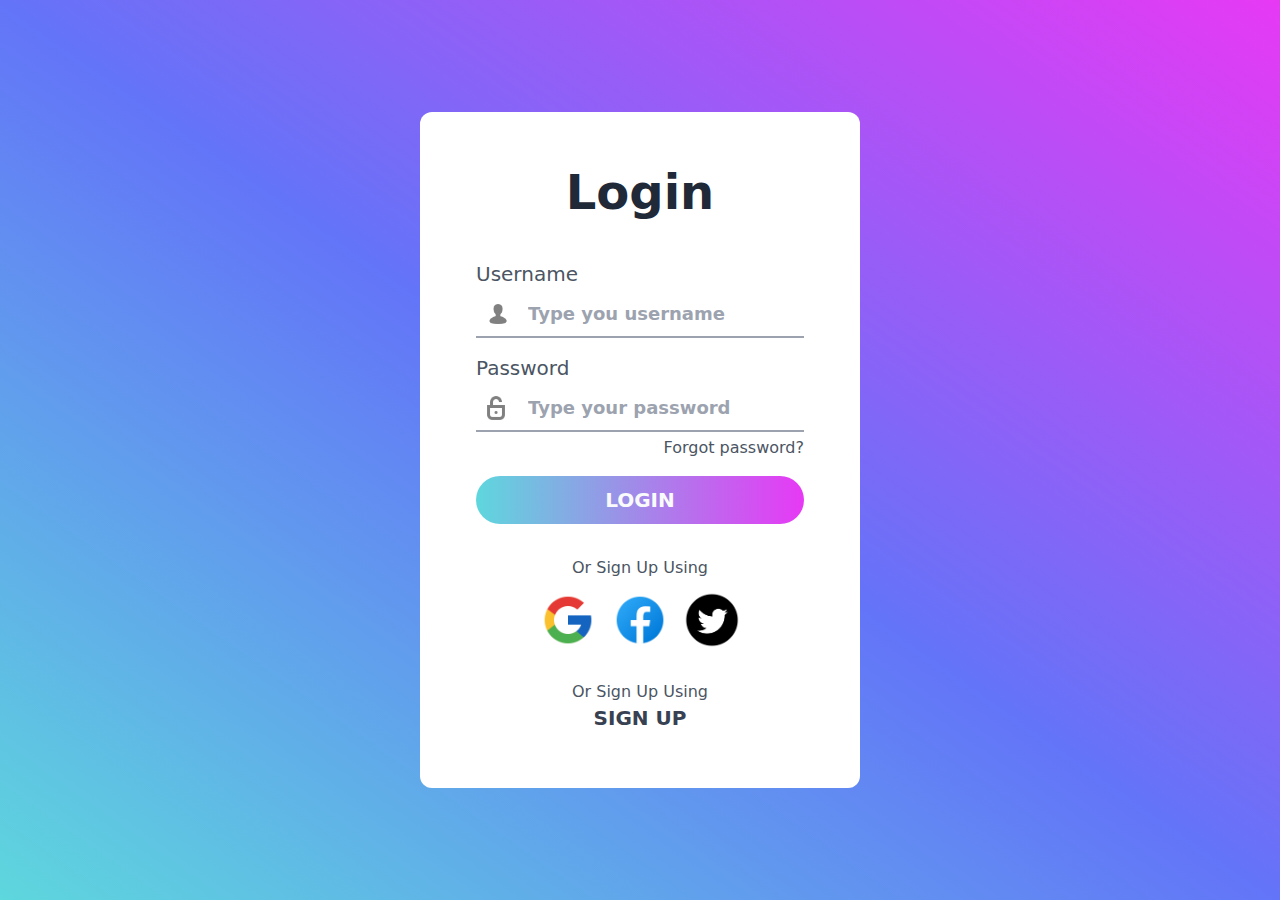
==== index.html @ 9fce08c2 "Add files via upload" ====
<!DOCTYPE html>
<html lang="en">
<head>
    <meta charset="UTF-8">
    <meta name="viewport" content="width=device-width, initial-scale=1.0">
    <title>Login</title>
    <link rel="stylesheet" href="styles.css">
</head>
<body>
    <div class="flex justify-center items-center w-screen lg:h-screen bg-gradient-to-tr from-login-bg-blue via-login-bg-dblue to-login-bg-purple sm:flex sm:items-center sm:justify-center sm:h-fit">
        <div class="form bg-white login lg:p-14 sm:p-12 lg:w-[440px] md:w-[380px] sm:w-[360px] rounded-xl sm:my-10 h-fit">
            <div class="title font-bold text-5xl text-center text-gray-800">Login</div>
            <div class="input mt-8 flex flex-col">
                <label for="username" class="mb-1 mt-3 text-xl text-gray-600">Username</label>
                <div class="user-in relative flex items-center border-b-2 border-gray-400 focus-within:border-blue-500 mb-1">
                    <img src="user-icon-2.ico" alt="" class="w-5 h-5 ml-3">
                    <input type="text" id="username" placeholder="Type you username" class="font-semibold outline-none py-2 w-full pl-3 ml-2 text-lg">
                </div>
                <label for="password" class="mb-1 mt-3 text-xl text-gray-600">Password</label>
                <div class="pass-in relative flex items-center border-b-2 border-gray-400 focus-within:border-blue-500 mb-1">
                    <img src="lock-icon.ico" alt="" class="w-6 h-6 ml-2">
                    <input type="password" id="username" placeholder="Type your password" class="font-semibold outline-none py-2 w-full pl-3 ml-2 text-lg">
                </div>
                <span class="text-gray-600 ml-auto cursor-pointer">Forgot password?</span>
            </div>                             
            <button type="submit" class="bg-gradient-to-r from-login-bg-blue to-login-bg-purple w-full block mt-4 mx-auto h-12 rounded-full font-bold text-gray-50 text-xl">LOGIN</button>
            <span class="block text-center mt-8 text-gray-600">Or Sign Up Using</span>
            <div class="logos flex justify-center mt-3 gap-4">
                <img src="google-icon.png" alt="" class="h-14 cursor-pointer">
                <img src="facebook-icon.png" alt="" class="h-14 cursor-pointer">
                <img src="twitter-icon.png" alt="" class="h-14 cursor-pointer">
            </div>
            <div class="">
                <span class="block text-center mt-8 text-gray-600">Or Sign Up Using</span>
                <span class="block text-center font-semibold text-xl text-gray-700 cursor-pointer">SIGN UP</span>
            </div>
        </div>
    </div>
</body>
</html>
---- styles.css ----
/*
! tailwindcss v3.3.3 | MIT License | https://tailwindcss.com
*/

/*
1. Prevent padding and border from affecting element width. (https://github.com/mozdevs/cssremedy/issues/4)
2. Allow adding a border to an element by just adding a border-width. (https://github.com/tailwindcss/tailwindcss/pull/116)
*/

*,
::before,
::after {
  box-sizing: border-box;
  /* 1 */
  border-width: 0;
  /* 2 */
  border-style: solid;
  /* 2 */
  border-color: #e5e7eb;
  /* 2 */
}

::before,
::after {
  --tw-content: '';
}

/*
1. Use a consistent sensible line-height in all browsers.
2. Prevent adjustments of font size after orientation changes in iOS.
3. Use a more readable tab size.
4. Use the user's configured `sans` font-family by default.
5. Use the user's configured `sans` font-feature-settings by default.
6. Use the user's configured `sans` font-variation-settings by default.
*/

html {
  line-height: 1.5;
  /* 1 */
  -webkit-text-size-adjust: 100%;
  /* 2 */
  -moz-tab-size: 4;
  /* 3 */
  -o-tab-size: 4;
     tab-size: 4;
  /* 3 */
  font-family: ui-sans-serif, system-ui, -apple-system, BlinkMacSystemFont, "Segoe UI", Roboto, "Helvetica Neue", Arial, "Noto Sans", sans-serif, "Apple Color Emoji", "Segoe UI Emoji", "Segoe UI Symbol", "Noto Color Emoji";
  /* 4 */
  font-feature-settings: normal;
  /* 5 */
  font-variation-settings: normal;
  /* 6 */
}

/*
1. Remove the margin in all browsers.
2. Inherit line-height from `html` so users can set them as a class directly on the `html` element.
*/

body {
  margin: 0;
  /* 1 */
  line-height: inherit;
  /* 2 */
}

/*
1. Add the correct height in Firefox.
2. Correct the inheritance of border color in Firefox. (https://bugzilla.mozilla.org/show_bug.cgi?id=190655)
3. Ensure horizontal rules are visible by default.
*/

hr {
  height: 0;
  /* 1 */
  color: inherit;
  /* 2 */
  border-top-width: 1px;
  /* 3 */
}

/*
Add the correct text decoration in Chrome, Edge, and Safari.
*/

abbr:where([title]) {
  -webkit-text-decoration: underline dotted;
          text-decoration: underline dotted;
}

/*
Remove the default font size and weight for headings.
*/

h1,
h2,
h3,
h4,
h5,
h6 {
  font-size: inherit;
  font-weight: inherit;
}

/*
Reset links to optimize for opt-in styling instead of opt-out.
*/

a {
  color: inherit;
  text-decoration: inherit;
}

/*
Add the correct font weight in Edge and Safari.
*/

b,
strong {
  font-weight: bolder;
}

/*
1. Use the user's configured `mono` font family by default.
2. Correct the odd `em` font sizing in all browsers.
*/

code,
kbd,
samp,
pre {
  font-family: ui-monospace, SFMono-Regular, Menlo, Monaco, Consolas, "Liberation Mono", "Courier New", monospace;
  /* 1 */
  font-size: 1em;
  /* 2 */
}

/*
Add the correct font size in all browsers.
*/

small {
  font-size: 80%;
}

/*
Prevent `sub` and `sup` elements from affecting the line height in all browsers.
*/

sub,
sup {
  font-size: 75%;
  line-height: 0;
  position: relative;
  vertical-align: baseline;
}

sub {
  bottom: -0.25em;
}

sup {
  top: -0.5em;
}

/*
1. Remove text indentation from table contents in Chrome and Safari. (https://bugs.chromium.org/p/chromium/issues/detail?id=999088, https://bugs.webkit.org/show_bug.cgi?id=201297)
2. Correct table border color inheritance in all Chrome and Safari. (https://bugs.chromium.org/p/chromium/issues/detail?id=935729, https://bugs.webkit.org/show_bug.cgi?id=195016)
3. Remove gaps between table borders by default.
*/

table {
  text-indent: 0;
  /* 1 */
  border-color: inherit;
  /* 2 */
  border-collapse: collapse;
  /* 3 */
}

/*
1. Change the font styles in all browsers.
2. Remove the margin in Firefox and Safari.
3. Remove default padding in all browsers.
*/

button,
input,
optgroup,
select,
textarea {
  font-family: inherit;
  /* 1 */
  font-feature-settings: inherit;
  /* 1 */
  font-variation-settings: inherit;
  /* 1 */
  font-size: 100%;
  /* 1 */
  font-weight: inherit;
  /* 1 */
  line-height: inherit;
  /* 1 */
  color: inherit;
  /* 1 */
  margin: 0;
  /* 2 */
  padding: 0;
  /* 3 */
}

/*
Remove the inheritance of text transform in Edge and Firefox.
*/

button,
select {
  text-transform: none;
}

/*
1. Correct the inability to style clickable types in iOS and Safari.
2. Remove default button styles.
*/

button,
[type='button'],
[type='reset'],
[type='submit'] {
  -webkit-appearance: button;
  /* 1 */
  background-color: transparent;
  /* 2 */
  background-image: none;
  /* 2 */
}

/*
Use the modern Firefox focus style for all focusable elements.
*/

:-moz-focusring {
  outline: auto;
}

/*
Remove the additional `:invalid` styles in Firefox. (https://github.com/mozilla/gecko-dev/blob/2f9eacd9d3d995c937b4251a5557d95d494c9be1/layout/style/res/forms.css#L728-L737)
*/

:-moz-ui-invalid {
  box-shadow: none;
}

/*
Add the correct vertical alignment in Chrome and Firefox.
*/

progress {
  vertical-align: baseline;
}

/*
Correct the cursor style of increment and decrement buttons in Safari.
*/

::-webkit-inner-spin-button,
::-webkit-outer-spin-button {
  height: auto;
}

/*
1. Correct the odd appearance in Chrome and Safari.
2. Correct the outline style in Safari.
*/

[type='search'] {
  -webkit-appearance: textfield;
  /* 1 */
  outline-offset: -2px;
  /* 2 */
}

/*
Remove the inner padding in Chrome and Safari on macOS.
*/

::-webkit-search-decoration {
  -webkit-appearance: none;
}

/*
1. Correct the inability to style clickable types in iOS and Safari.
2. Change font properties to `inherit` in Safari.
*/

::-webkit-file-upload-button {
  -webkit-appearance: button;
  /* 1 */
  font: inherit;
  /* 2 */
}

/*
Add the correct display in Chrome and Safari.
*/

summary {
  display: list-item;
}

/*
Removes the default spacing and border for appropriate elements.
*/

blockquote,
dl,
dd,
h1,
h2,
h3,
h4,
h5,
h6,
hr,
figure,
p,
pre {
  margin: 0;
}

fieldset {
  margin: 0;
  padding: 0;
}

legend {
  padding: 0;
}

ol,
ul,
menu {
  list-style: none;
  margin: 0;
  padding: 0;
}

/*
Reset default styling for dialogs.
*/

dialog {
  padding: 0;
}

/*
Prevent resizing textareas horizontally by default.
*/

textarea {
  resize: vertical;
}

/*
1. Reset the default placeholder opacity in Firefox. (https://github.com/tailwindlabs/tailwindcss/issues/3300)
2. Set the default placeholder color to the user's configured gray 400 color.
*/

input::-moz-placeholder, textarea::-moz-placeholder {
  opacity: 1;
  /* 1 */
  color: #9ca3af;
  /* 2 */
}

input::placeholder,
textarea::placeholder {
  opacity: 1;
  /* 1 */
  color: #9ca3af;
  /* 2 */
}

/*
Set the default cursor for buttons.
*/

button,
[role="button"] {
  cursor: pointer;
}

/*
Make sure disabled buttons don't get the pointer cursor.
*/

:disabled {
  cursor: default;
}

/*
1. Make replaced elements `display: block` by default. (https://github.com/mozdevs/cssremedy/issues/14)
2. Add `vertical-align: middle` to align replaced elements more sensibly by default. (https://github.com/jensimmons/cssremedy/issues/14#issuecomment-634934210)
   This can trigger a poorly considered lint error in some tools but is included by design.
*/

img,
svg,
video,
canvas,
audio,
iframe,
embed,
object {
  display: block;
  /* 1 */
  vertical-align: middle;
  /* 2 */
}

/*
Constrain images and videos to the parent width and preserve their intrinsic aspect ratio. (https://github.com/mozdevs/cssremedy/issues/14)
*/

img,
video {
  max-width: 100%;
  height: auto;
}

/* Make elements with the HTML hidden attribute stay hidden by default */

[hidden] {
  display: none;
}

*, ::before, ::after {
  --tw-border-spacing-x: 0;
  --tw-border-spacing-y: 0;
  --tw-translate-x: 0;
  --tw-translate-y: 0;
  --tw-rotate: 0;
  --tw-skew-x: 0;
  --tw-skew-y: 0;
  --tw-scale-x: 1;
  --tw-scale-y: 1;
  --tw-pan-x:  ;
  --tw-pan-y:  ;
  --tw-pinch-zoom:  ;
  --tw-scroll-snap-strictness: proximity;
  --tw-gradient-from-position:  ;
  --tw-gradient-via-position:  ;
  --tw-gradient-to-position:  ;
  --tw-ordinal:  ;
  --tw-slashed-zero:  ;
  --tw-numeric-figure:  ;
  --tw-numeric-spacing:  ;
  --tw-numeric-fraction:  ;
  --tw-ring-inset:  ;
  --tw-ring-offset-width: 0px;
  --tw-ring-offset-color: #fff;
  --tw-ring-color: rgb(59 130 246 / 0.5);
  --tw-ring-offset-shadow: 0 0 #0000;
  --tw-ring-shadow: 0 0 #0000;
  --tw-shadow: 0 0 #0000;
  --tw-shadow-colored: 0 0 #0000;
  --tw-blur:  ;
  --tw-brightness:  ;
  --tw-contrast:  ;
  --tw-grayscale:  ;
  --tw-hue-rotate:  ;
  --tw-invert:  ;
  --tw-saturate:  ;
  --tw-sepia:  ;
  --tw-drop-shadow:  ;
  --tw-backdrop-blur:  ;
  --tw-backdrop-brightness:  ;
  --tw-backdrop-contrast:  ;
  --tw-backdrop-grayscale:  ;
  --tw-backdrop-hue-rotate:  ;
  --tw-backdrop-invert:  ;
  --tw-backdrop-opacity:  ;
  --tw-backdrop-saturate:  ;
  --tw-backdrop-sepia:  ;
}

::backdrop {
  --tw-border-spacing-x: 0;
  --tw-border-spacing-y: 0;
  --tw-translate-x: 0;
  --tw-translate-y: 0;
  --tw-rotate: 0;
  --tw-skew-x: 0;
  --tw-skew-y: 0;
  --tw-scale-x: 1;
  --tw-scale-y: 1;
  --tw-pan-x:  ;
  --tw-pan-y:  ;
  --tw-pinch-zoom:  ;
  --tw-scroll-snap-strictness: proximity;
  --tw-gradient-from-position:  ;
  --tw-gradient-via-position:  ;
  --tw-gradient-to-position:  ;
  --tw-ordinal:  ;
  --tw-slashed-zero:  ;
  --tw-numeric-figure:  ;
  --tw-numeric-spacing:  ;
  --tw-numeric-fraction:  ;
  --tw-ring-inset:  ;
  --tw-ring-offset-width: 0px;
  --tw-ring-offset-color: #fff;
  --tw-ring-color: rgb(59 130 246 / 0.5);
  --tw-ring-offset-shadow: 0 0 #0000;
  --tw-ring-shadow: 0 0 #0000;
  --tw-shadow: 0 0 #0000;
  --tw-shadow-colored: 0 0 #0000;
  --tw-blur:  ;
  --tw-brightness:  ;
  --tw-contrast:  ;
  --tw-grayscale:  ;
  --tw-hue-rotate:  ;
  --tw-invert:  ;
  --tw-saturate:  ;
  --tw-sepia:  ;
  --tw-drop-shadow:  ;
  --tw-backdrop-blur:  ;
  --tw-backdrop-brightness:  ;
  --tw-backdrop-contrast:  ;
  --tw-backdrop-grayscale:  ;
  --tw-backdrop-hue-rotate:  ;
  --tw-backdrop-invert:  ;
  --tw-backdrop-opacity:  ;
  --tw-backdrop-saturate:  ;
  --tw-backdrop-sepia:  ;
}

.absolute {
  position: absolute;
}

.relative {
  position: relative;
}

.left-\[-10px\] {
  left: -10px;
}

.right-0 {
  right: 0px;
}

.top-0 {
  top: 0px;
}

.z-50 {
  z-index: 50;
}

.m-10 {
  margin: 2.5rem;
}

.mx-auto {
  margin-left: auto;
  margin-right: auto;
}

.mb-1 {
  margin-bottom: 0.25rem;
}

.ml-2 {
  margin-left: 0.5rem;
}

.ml-3 {
  margin-left: 0.75rem;
}

.ml-auto {
  margin-left: auto;
}

.mr-10 {
  margin-right: 2.5rem;
}

.mr-8 {
  margin-right: 2rem;
}

.mt-10 {
  margin-top: 2.5rem;
}

.mt-2 {
  margin-top: 0.5rem;
}

.mt-3 {
  margin-top: 0.75rem;
}

.mt-4 {
  margin-top: 1rem;
}

.mt-8 {
  margin-top: 2rem;
}

.block {
  display: block;
}

.flex {
  display: flex;
}

.grid {
  display: grid;
}

.hidden {
  display: none;
}

.h-12 {
  height: 3rem;
}

.h-14 {
  height: 3.5rem;
}

.h-5 {
  height: 1.25rem;
}

.h-6 {
  height: 1.5rem;
}

.h-fit {
  height: -moz-fit-content;
  height: fit-content;
}

.w-11\/12 {
  width: 91.666667%;
}

.w-5 {
  width: 1.25rem;
}

.w-6 {
  width: 1.5rem;
}

.w-full {
  width: 100%;
}

.w-screen {
  width: 100vw;
}

.max-w-\[1400px\] {
  max-width: 1400px;
}

.cursor-pointer {
  cursor: pointer;
}

.flex-col {
  flex-direction: column;
}

.items-center {
  align-items: center;
}

.justify-center {
  justify-content: center;
}

.gap-10 {
  gap: 2.5rem;
}

.gap-4 {
  gap: 1rem;
}

.rounded {
  border-radius: 0.25rem;
}

.rounded-full {
  border-radius: 9999px;
}

.rounded-xl {
  border-radius: 0.75rem;
}

.border {
  border-width: 1px;
}

.border-b-2 {
  border-bottom-width: 2px;
}

.border-gray-300 {
  --tw-border-opacity: 1;
  border-color: rgb(209 213 219 / var(--tw-border-opacity));
}

.border-gray-400 {
  --tw-border-opacity: 1;
  border-color: rgb(156 163 175 / var(--tw-border-opacity));
}

.border-gray-500 {
  --tw-border-opacity: 1;
  border-color: rgb(107 114 128 / var(--tw-border-opacity));
}

.bg-blue-300 {
  --tw-bg-opacity: 1;
  background-color: rgb(147 197 253 / var(--tw-bg-opacity));
}

.bg-green-300 {
  --tw-bg-opacity: 1;
  background-color: rgb(134 239 172 / var(--tw-bg-opacity));
}

.bg-pink-300 {
  --tw-bg-opacity: 1;
  background-color: rgb(249 168 212 / var(--tw-bg-opacity));
}

.bg-white {
  --tw-bg-opacity: 1;
  background-color: rgb(255 255 255 / var(--tw-bg-opacity));
}

.bg-yellow-300 {
  --tw-bg-opacity: 1;
  background-color: rgb(253 224 71 / var(--tw-bg-opacity));
}

.bg-gradient-to-r {
  background-image: linear-gradient(to right, var(--tw-gradient-stops));
}

.bg-gradient-to-tr {
  background-image: linear-gradient(to top right, var(--tw-gradient-stops));
}

.from-login-bg-blue {
  --tw-gradient-from: #5ed7dd var(--tw-gradient-from-position);
  --tw-gradient-to: rgb(94 215 221 / 0) var(--tw-gradient-to-position);
  --tw-gradient-stops: var(--tw-gradient-from), var(--tw-gradient-to);
}

.via-login-bg-dblue {
  --tw-gradient-to: rgb(99 116 248 / 0)  var(--tw-gradient-to-position);
  --tw-gradient-stops: var(--tw-gradient-from), #6374f8 var(--tw-gradient-via-position), var(--tw-gradient-to);
}

.to-login-bg-purple {
  --tw-gradient-to: #e739f5 var(--tw-gradient-to-position);
}

.p-8 {
  padding: 2rem;
}

.px-4 {
  padding-left: 1rem;
  padding-right: 1rem;
}

.py-1 {
  padding-top: 0.25rem;
  padding-bottom: 0.25rem;
}

.py-2 {
  padding-top: 0.5rem;
  padding-bottom: 0.5rem;
}

.pl-3 {
  padding-left: 0.75rem;
}

.text-center {
  text-align: center;
}

.text-2xl {
  font-size: 1.5rem;
  line-height: 2rem;
}

.text-5xl {
  font-size: 3rem;
  line-height: 1;
}

.text-lg {
  font-size: 1.125rem;
  line-height: 1.75rem;
}

.text-xl {
  font-size: 1.25rem;
  line-height: 1.75rem;
}

.font-bold {
  font-weight: 700;
}

.font-semibold {
  font-weight: 600;
}

.text-gray-50 {
  --tw-text-opacity: 1;
  color: rgb(249 250 251 / var(--tw-text-opacity));
}

.text-gray-600 {
  --tw-text-opacity: 1;
  color: rgb(75 85 99 / var(--tw-text-opacity));
}

.text-gray-700 {
  --tw-text-opacity: 1;
  color: rgb(55 65 81 / var(--tw-text-opacity));
}

.text-gray-800 {
  --tw-text-opacity: 1;
  color: rgb(31 41 55 / var(--tw-text-opacity));
}

.text-red-500 {
  --tw-text-opacity: 1;
  color: rgb(239 68 68 / var(--tw-text-opacity));
}

.outline-none {
  outline: 2px solid transparent;
  outline-offset: 2px;
}

.transition {
  transition-property: color, background-color, border-color, text-decoration-color, fill, stroke, opacity, box-shadow, transform, filter, -webkit-backdrop-filter;
  transition-property: color, background-color, border-color, text-decoration-color, fill, stroke, opacity, box-shadow, transform, filter, backdrop-filter;
  transition-property: color, background-color, border-color, text-decoration-color, fill, stroke, opacity, box-shadow, transform, filter, backdrop-filter, -webkit-backdrop-filter;
  transition-timing-function: cubic-bezier(0.4, 0, 0.2, 1);
  transition-duration: 150ms;
}

.duration-300 {
  transition-duration: 300ms;
}

.focus-within\:border-blue-500:focus-within {
  --tw-border-opacity: 1;
  border-color: rgb(59 130 246 / var(--tw-border-opacity));
}

.hover\:scale-105:hover {
  --tw-scale-x: 1.05;
  --tw-scale-y: 1.05;
  transform: translate(var(--tw-translate-x), var(--tw-translate-y)) rotate(var(--tw-rotate)) skewX(var(--tw-skew-x)) skewY(var(--tw-skew-y)) scaleX(var(--tw-scale-x)) scaleY(var(--tw-scale-y));
}

.hover\:cursor-pointer:hover {
  cursor: pointer;
}

.hover\:text-gray-500:hover {
  --tw-text-opacity: 1;
  color: rgb(107 114 128 / var(--tw-text-opacity));
}

@media (min-width: 300px) {
  .sm\:my-10 {
    margin-top: 2.5rem;
    margin-bottom: 2.5rem;
  }

  .sm\:flex {
    display: flex;
  }

  .sm\:h-5\/6 {
    height: 83.333333%;
  }

  .sm\:h-screen {
    height: 100vh;
  }

  .sm\:h-4\/5 {
    height: 80%;
  }

  .sm\:h-fit {
    height: -moz-fit-content;
    height: fit-content;
  }

  .sm\:w-\[360px\] {
    width: 360px;
  }

  .sm\:items-center {
    align-items: center;
  }

  .sm\:justify-center {
    justify-content: center;
  }

  .sm\:p-12 {
    padding: 3rem;
  }
}

@media (min-width: 768px) {
  .md\:w-\[380px\] {
    width: 380px;
  }

  .md\:grid-cols-2 {
    grid-template-columns: repeat(2, minmax(0, 1fr));
  }
}

@media (min-width: 1024px) {
  .lg\:flex {
    display: flex;
  }

  .lg\:hidden {
    display: none;
  }

  .lg\:h-14 {
    height: 3.5rem;
  }

  .lg\:h-screen {
    height: 100vh;
  }

  .lg\:w-\[440px\] {
    width: 440px;
  }

  .lg\:grid-cols-4 {
    grid-template-columns: repeat(4, minmax(0, 1fr));
  }

  .lg\:p-14 {
    padding: 3.5rem;
  }

  .lg\:text-2xl {
    font-size: 1.5rem;
    line-height: 2rem;
  }
}
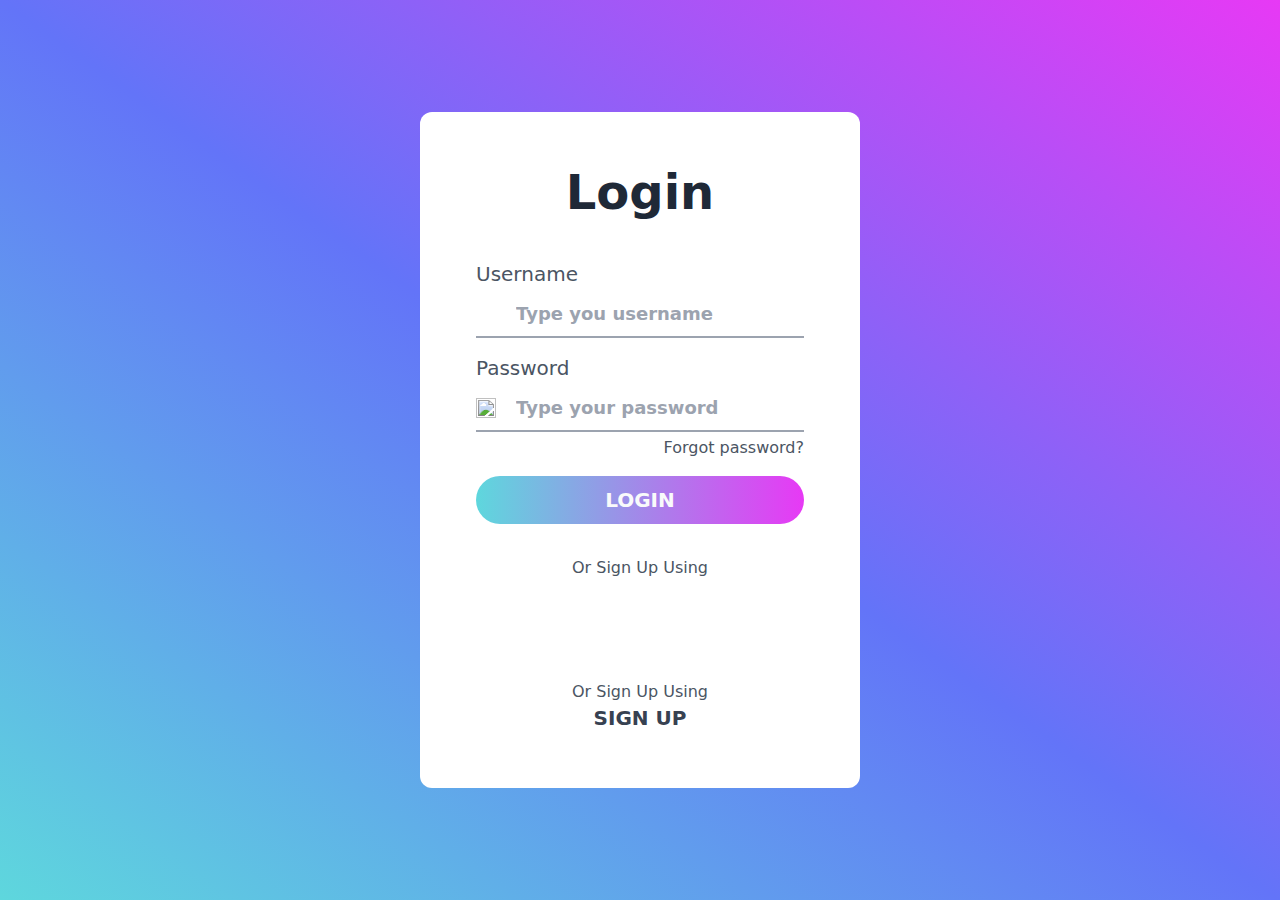
==== commit 38481c3f: "Update and rename login-page.html to index.html" ====
--- a/index.html
+++ b/index.html
@@ -7,34 +7,36 @@
     <link rel="stylesheet" href="styles.css">
 </head>
 <body>
-    <div class="flex justify-center items-center w-screen lg:h-screen bg-gradient-to-tr from-login-bg-blue via-login-bg-dblue to-login-bg-purple sm:flex sm:items-center sm:justify-center sm:h-fit">
-        <div class="form bg-white login lg:p-14 sm:p-12 lg:w-[440px] md:w-[380px] sm:w-[360px] rounded-xl sm:my-10 h-fit">
-            <div class="title font-bold text-5xl text-center text-gray-800">Login</div>
-            <div class="input mt-8 flex flex-col">
-                <label for="username" class="mb-1 mt-3 text-xl text-gray-600">Username</label>
-                <div class="user-in relative flex items-center border-b-2 border-gray-400 focus-within:border-blue-500 mb-1">
-                    <img src="user-icon-2.ico" alt="" class="w-5 h-5 ml-3">
-                    <input type="text" id="username" placeholder="Type you username" class="font-semibold outline-none py-2 w-full pl-3 ml-2 text-lg">
+    <div class="form h-screen">
+        <div class="flex justify-center items-center w-screen lg:h-screen bg-gradient-to-tr from-login-bg-blue via-login-bg-dblue to-login-bg-purple sm:flex sm:items-center sm:justify-center sm:h-fit">
+            <div class="form bg-white login lg:p-14 sm:p-8 lg:w-[440px] md:w-[380px] sm:w-[320px] rounded-xl sm:my-10 h-fit">
+                <div class="title lg:font-bold sm:font-semibold lg:text-5xl sm:text-4xl text-center text-gray-800">Login</div>
+                <div class="input lg:mt-8 sm:mt-4 flex flex-col">
+                    <label for="username" class="mb-1 mt-3 lg:text-xl sm:text-lg text-gray-600">Username</label>
+                    <div class="user-in relative flex items-center border-b-2 border-gray-400 focus-within:border-blue-500 mb-1">
+                        <img src="./img/user-icon-2.ico" alt="" class="w-4 h-4 ml-1">
+                        <input type="text" id="username" placeholder="Type you username" class="font-semibold outline-none lg:py-2 sm:py-1 w-full pl-3 ml-2 text-lg">
+                    </div>
+                    <label for="password" class="mb-1 mt-3 lg:text-xl sm:text-lg text-gray-600">Password</label>
+                    <div class="pass-in relative flex items-center border-b-2 border-gray-400 focus-within:border-blue-500 mb-1">
+                        <img src="./img/lock-icon.ico" alt="" class="w-5 h-5 ml-0">
+                        <input type="password" id="username" placeholder="Type your password" class="font-semibold outline-none lg:py-2 sm:py-1 w-full pl-3 ml-2 text-lg">
+                    </div>
+                    <span class="text-gray-600 ml-auto cursor-pointer">Forgot password?</span>
+                </div>                             
+                <button type="submit" class="bg-gradient-to-r from-login-bg-blue to-login-bg-purple w-full block lg:mt-4 sm:mt-6 mx-auto lg:h-12 sm:h-10 rounded-full font-bold text-gray-50 text-xl">LOGIN</button>
+                <span class="block text-center lg:mt-8 sm:mt-6 text-gray-600">Or Sign Up Using</span>
+                <div class="logos flex justify-center mt-3 gap-4">
+                    <img src="./img/google-icon.png" alt="" class="h-14 cursor-pointer">
+                    <img src="./img/facebook-icon.png" alt="" class="h-14 cursor-pointer">
+                    <img src="./img/twitter-icon.png" alt="" class="h-14 cursor-pointer">
                 </div>
-                <label for="password" class="mb-1 mt-3 text-xl text-gray-600">Password</label>
-                <div class="pass-in relative flex items-center border-b-2 border-gray-400 focus-within:border-blue-500 mb-1">
-                    <img src="lock-icon.ico" alt="" class="w-6 h-6 ml-2">
-                    <input type="password" id="username" placeholder="Type your password" class="font-semibold outline-none py-2 w-full pl-3 ml-2 text-lg">
+                <div class="">
+                    <span class="block text-center lg:mt-8 sm:mt-6 text-gray-600">Or Sign Up Using</span>
+                    <span class="block text-center font-semibold lg:text-xl sm:text-lg text-gray-700 cursor-pointer">SIGN UP</span>
                 </div>
-                <span class="text-gray-600 ml-auto cursor-pointer">Forgot password?</span>
-            </div>                             
-            <button type="submit" class="bg-gradient-to-r from-login-bg-blue to-login-bg-purple w-full block mt-4 mx-auto h-12 rounded-full font-bold text-gray-50 text-xl">LOGIN</button>
-            <span class="block text-center mt-8 text-gray-600">Or Sign Up Using</span>
-            <div class="logos flex justify-center mt-3 gap-4">
-                <img src="google-icon.png" alt="" class="h-14 cursor-pointer">
-                <img src="facebook-icon.png" alt="" class="h-14 cursor-pointer">
-                <img src="twitter-icon.png" alt="" class="h-14 cursor-pointer">
-            </div>
-            <div class="">
-                <span class="block text-center mt-8 text-gray-600">Or Sign Up Using</span>
-                <span class="block text-center font-semibold text-xl text-gray-700 cursor-pointer">SIGN UP</span>
             </div>
         </div>
     </div>
 </body>
-</html>+</html>
--- a/styles.css
+++ b/styles.css
@@ -611,6 +611,14 @@
   margin-top: 2rem;
 }
 
+.ml-1 {
+  margin-left: 0.25rem;
+}
+
+.ml-0 {
+  margin-left: 0px;
+}
+
 .block {
   display: block;
 }
@@ -641,6 +649,10 @@
 
 .h-6 {
   height: 1.5rem;
+}
+
+.h-\[600px\] {
+  height: 600px;
 }
 
 .h-fit {
@@ -648,6 +660,14 @@
   height: fit-content;
 }
 
+.h-screen {
+  height: 100vh;
+}
+
+.h-4 {
+  height: 1rem;
+}
+
 .w-11\/12 {
   width: 91.666667%;
 }
@@ -660,12 +680,20 @@
   width: 1.5rem;
 }
 
+.w-\[300px\] {
+  width: 300px;
+}
+
 .w-full {
   width: 100%;
 }
 
 .w-screen {
   width: 100vw;
+}
+
+.w-4 {
+  width: 1rem;
 }
 
 .max-w-\[1400px\] {
@@ -734,6 +762,11 @@
 .bg-blue-300 {
   --tw-bg-opacity: 1;
   background-color: rgb(147 197 253 / var(--tw-bg-opacity));
+}
+
+.bg-blue-400 {
+  --tw-bg-opacity: 1;
+  background-color: rgb(96 165 250 / var(--tw-bg-opacity));
 }
 
 .bg-green-300 {
@@ -781,6 +814,10 @@
 
 .p-8 {
   padding: 2rem;
+}
+
+.p-14 {
+  padding: 3.5rem;
 }
 
 .px-4 {
@@ -902,20 +939,20 @@
     margin-bottom: 2.5rem;
   }
 
+  .sm\:mt-6 {
+    margin-top: 1.5rem;
+  }
+
+  .sm\:mt-4 {
+    margin-top: 1rem;
+  }
+
+  .sm\:mt-2 {
+    margin-top: 0.5rem;
+  }
+
   .sm\:flex {
     display: flex;
-  }
-
-  .sm\:h-5\/6 {
-    height: 83.333333%;
-  }
-
-  .sm\:h-screen {
-    height: 100vh;
-  }
-
-  .sm\:h-4\/5 {
-    height: 80%;
   }
 
   .sm\:h-fit {
@@ -923,10 +960,18 @@
     height: fit-content;
   }
 
+  .sm\:h-10 {
+    height: 2.5rem;
+  }
+
   .sm\:w-\[360px\] {
     width: 360px;
   }
 
+  .sm\:w-\[320px\] {
+    width: 320px;
+  }
+
   .sm\:items-center {
     align-items: center;
   }
@@ -937,6 +982,56 @@
 
   .sm\:p-12 {
     padding: 3rem;
+  }
+
+  .sm\:p-10 {
+    padding: 2.5rem;
+  }
+
+  .sm\:p-8 {
+    padding: 2rem;
+  }
+
+  .sm\:p-6 {
+    padding: 1.5rem;
+  }
+
+  .sm\:p-1 {
+    padding: 0.25rem;
+  }
+
+  .sm\:py-1 {
+    padding-top: 0.25rem;
+    padding-bottom: 0.25rem;
+  }
+
+  .sm\:py-0 {
+    padding-top: 0px;
+    padding-bottom: 0px;
+  }
+
+  .sm\:py-6 {
+    padding-top: 1.5rem;
+    padding-bottom: 1.5rem;
+  }
+
+  .sm\:text-3xl {
+    font-size: 1.875rem;
+    line-height: 2.25rem;
+  }
+
+  .sm\:text-4xl {
+    font-size: 2.25rem;
+    line-height: 2.5rem;
+  }
+
+  .sm\:text-lg {
+    font-size: 1.125rem;
+    line-height: 1.75rem;
+  }
+
+  .sm\:font-semibold {
+    font-weight: 600;
   }
 }
 
@@ -951,6 +1046,14 @@
 }
 
 @media (min-width: 1024px) {
+  .lg\:mt-8 {
+    margin-top: 2rem;
+  }
+
+  .lg\:mt-4 {
+    margin-top: 1rem;
+  }
+
   .lg\:flex {
     display: flex;
   }
@@ -967,6 +1070,10 @@
     height: 100vh;
   }
 
+  .lg\:h-12 {
+    height: 3rem;
+  }
+
   .lg\:w-\[440px\] {
     width: 440px;
   }
@@ -977,10 +1084,33 @@
 
   .lg\:p-14 {
     padding: 3.5rem;
+  }
+
+  .lg\:py-2 {
+    padding-top: 0.5rem;
+    padding-bottom: 0.5rem;
+  }
+
+  .lg\:pl-3 {
+    padding-left: 0.75rem;
   }
 
   .lg\:text-2xl {
     font-size: 1.5rem;
     line-height: 2rem;
   }
+
+  .lg\:text-5xl {
+    font-size: 3rem;
+    line-height: 1;
+  }
+
+  .lg\:text-xl {
+    font-size: 1.25rem;
+    line-height: 1.75rem;
+  }
+
+  .lg\:font-bold {
+    font-weight: 700;
+  }
 }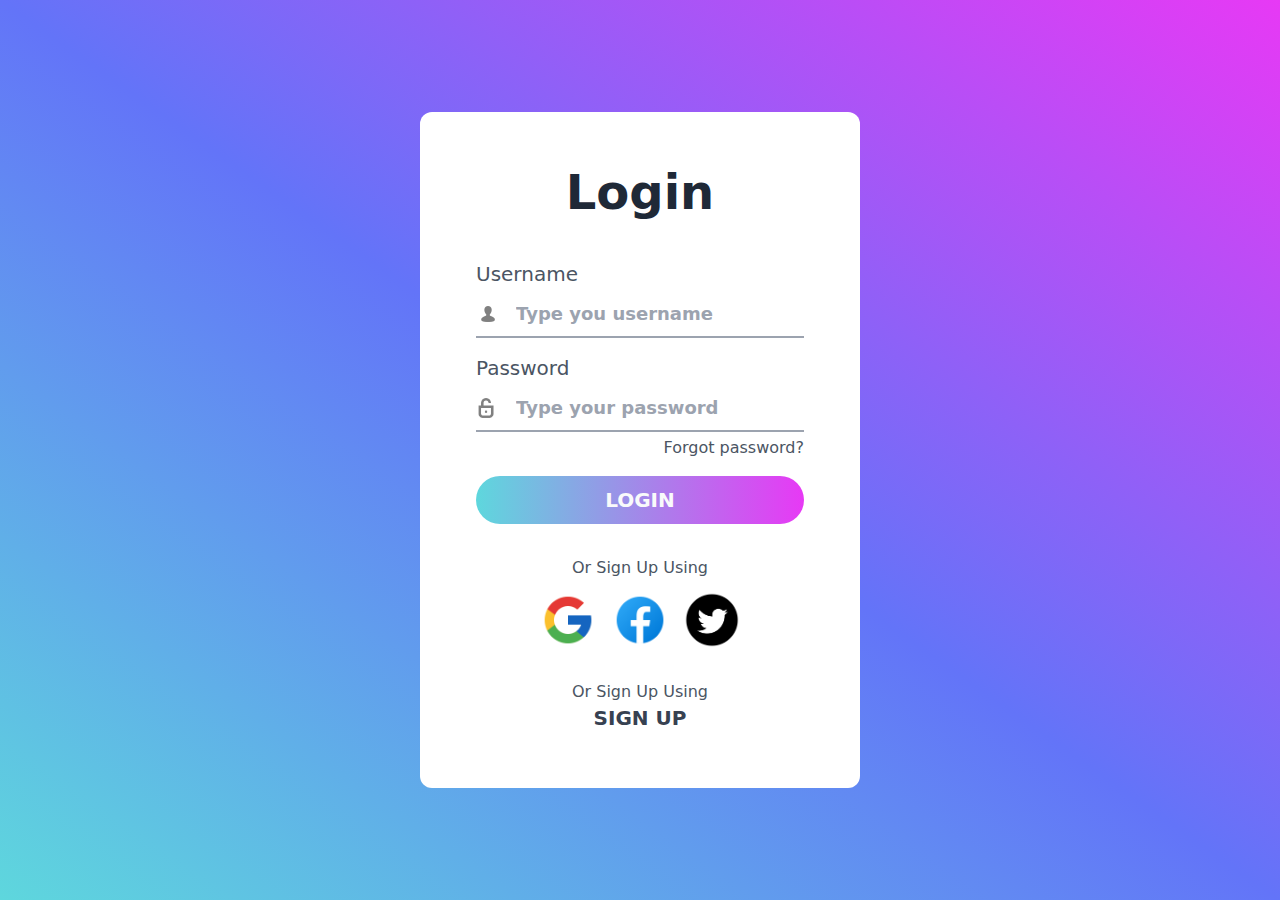
==== commit 5ca679fa: "Add files via upload" ====
--- a/index.html
+++ b/index.html
@@ -7,29 +7,29 @@
     <link rel="stylesheet" href="styles.css">
 </head>
 <body>
-    <div class="form h-screen">
-        <div class="flex justify-center items-center w-screen lg:h-screen bg-gradient-to-tr from-login-bg-blue via-login-bg-dblue to-login-bg-purple sm:flex sm:items-center sm:justify-center sm:h-fit">
-            <div class="form bg-white login lg:p-14 sm:p-8 lg:w-[440px] md:w-[380px] sm:w-[320px] rounded-xl sm:my-10 h-fit">
+    <div class="form h-screen bg-gradient-to-tr from-login-bg-blue via-login-bg-dblue to-login-bg-purple">
+        <div class="flex justify-center items-center w-screen lg:h-screen sm:h-screen sm:flex sm:items-center sm:justify-center">
+            <div class="form bg-white login lg:p-14 sm:p-8 lg:w-[440px] md:w-[380px] sm:w-[340px] rounded-xl sm:my-10 h-fit">
                 <div class="title lg:font-bold sm:font-semibold lg:text-5xl sm:text-4xl text-center text-gray-800">Login</div>
                 <div class="input lg:mt-8 sm:mt-4 flex flex-col">
                     <label for="username" class="mb-1 mt-3 lg:text-xl sm:text-lg text-gray-600">Username</label>
                     <div class="user-in relative flex items-center border-b-2 border-gray-400 focus-within:border-blue-500 mb-1">
-                        <img src="./img/user-icon-2.ico" alt="" class="w-4 h-4 ml-1">
-                        <input type="text" id="username" placeholder="Type you username" class="font-semibold outline-none lg:py-2 sm:py-1 w-full pl-3 ml-2 text-lg">
+                        <img src="./user-icon-2.ico" alt="" class="w-4 h-4 ml-1">
+                        <input type="text" id="username" placeholder="Type you username" class="font-semibold outline-none lg:py-2 sm:py-1 w-full pl-3 ml-2 lg:text-lg sm:text-base">
                     </div>
                     <label for="password" class="mb-1 mt-3 lg:text-xl sm:text-lg text-gray-600">Password</label>
                     <div class="pass-in relative flex items-center border-b-2 border-gray-400 focus-within:border-blue-500 mb-1">
-                        <img src="./img/lock-icon.ico" alt="" class="w-5 h-5 ml-0">
-                        <input type="password" id="username" placeholder="Type your password" class="font-semibold outline-none lg:py-2 sm:py-1 w-full pl-3 ml-2 text-lg">
+                        <img src="./lock-icon.ico" alt="" class="w-5 h-5 ml-0">
+                        <input type="password" id="username" placeholder="Type your password" class="font-semibold outline-none lg:py-2 sm:py-1 w-full pl-3 ml-2 lg:text-lg sm:text-base">
                     </div>
                     <span class="text-gray-600 ml-auto cursor-pointer">Forgot password?</span>
                 </div>                             
                 <button type="submit" class="bg-gradient-to-r from-login-bg-blue to-login-bg-purple w-full block lg:mt-4 sm:mt-6 mx-auto lg:h-12 sm:h-10 rounded-full font-bold text-gray-50 text-xl">LOGIN</button>
                 <span class="block text-center lg:mt-8 sm:mt-6 text-gray-600">Or Sign Up Using</span>
                 <div class="logos flex justify-center mt-3 gap-4">
-                    <img src="./img/google-icon.png" alt="" class="h-14 cursor-pointer">
-                    <img src="./img/facebook-icon.png" alt="" class="h-14 cursor-pointer">
-                    <img src="./img/twitter-icon.png" alt="" class="h-14 cursor-pointer">
+                    <img src="./google-icon.png" alt="" class="h-14 cursor-pointer">
+                    <img src="./facebook-icon.png" alt="" class="h-14 cursor-pointer">
+                    <img src="./twitter-icon.png" alt="" class="h-14 cursor-pointer">
                 </div>
                 <div class="">
                     <span class="block text-center lg:mt-8 sm:mt-6 text-gray-600">Or Sign Up Using</span>
@@ -39,4 +39,4 @@
         </div>
     </div>
 </body>
-</html>
+</html>--- a/styles.css
+++ b/styles.css
@@ -951,6 +951,10 @@
     margin-top: 0.5rem;
   }
 
+  .sm\:mt-16 {
+    margin-top: 4rem;
+  }
+
   .sm\:flex {
     display: flex;
   }
@@ -964,12 +968,20 @@
     height: 2.5rem;
   }
 
+  .sm\:h-screen {
+    height: 100vh;
+  }
+
   .sm\:w-\[360px\] {
     width: 360px;
   }
 
   .sm\:w-\[320px\] {
     width: 320px;
+  }
+
+  .sm\:w-\[340px\] {
+    width: 340px;
   }
 
   .sm\:items-center {
@@ -1015,6 +1027,10 @@
     padding-bottom: 1.5rem;
   }
 
+  .sm\:pt-10 {
+    padding-top: 2.5rem;
+  }
+
   .sm\:text-3xl {
     font-size: 1.875rem;
     line-height: 2.25rem;
@@ -1030,6 +1046,11 @@
     line-height: 1.75rem;
   }
 
+  .sm\:text-base {
+    font-size: 1rem;
+    line-height: 1.5rem;
+  }
+
   .sm\:font-semibold {
     font-weight: 600;
   }
@@ -1110,6 +1131,11 @@
     line-height: 1.75rem;
   }
 
+  .lg\:text-lg {
+    font-size: 1.125rem;
+    line-height: 1.75rem;
+  }
+
   .lg\:font-bold {
     font-weight: 700;
   }
